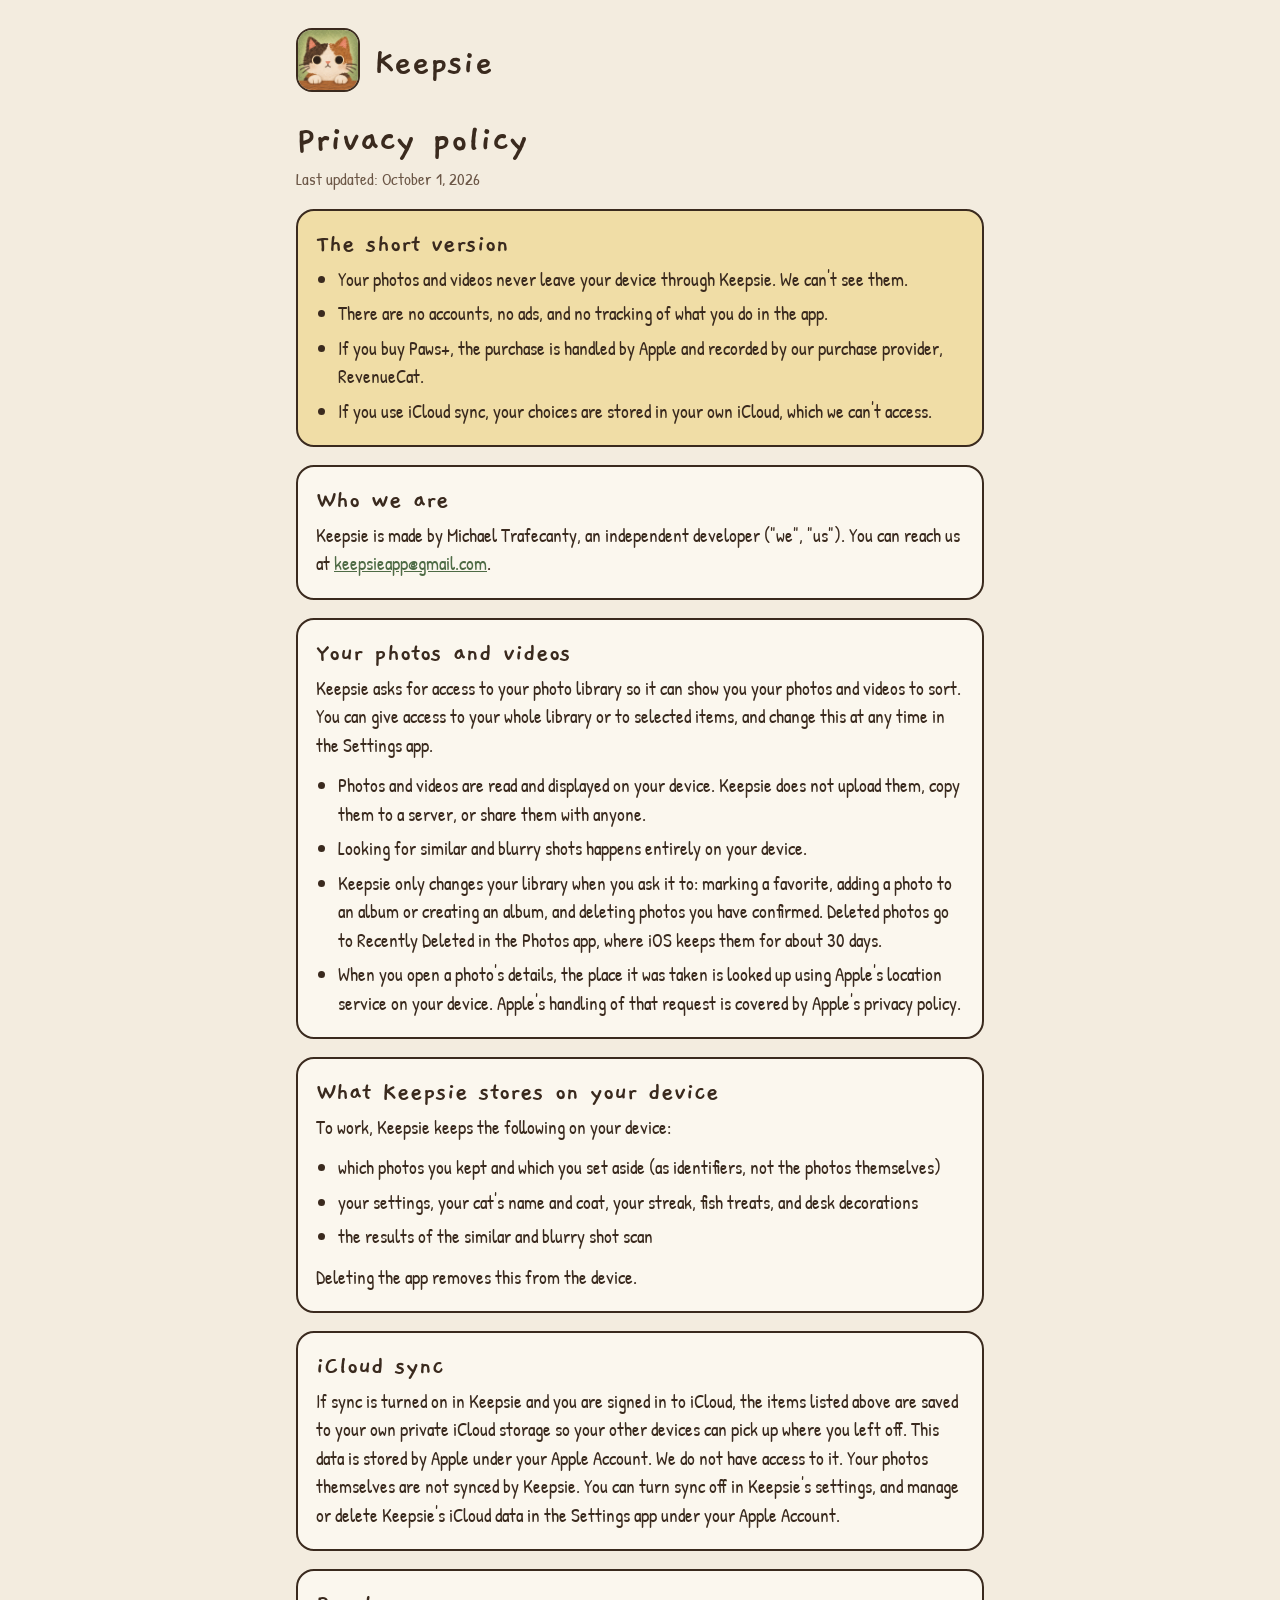
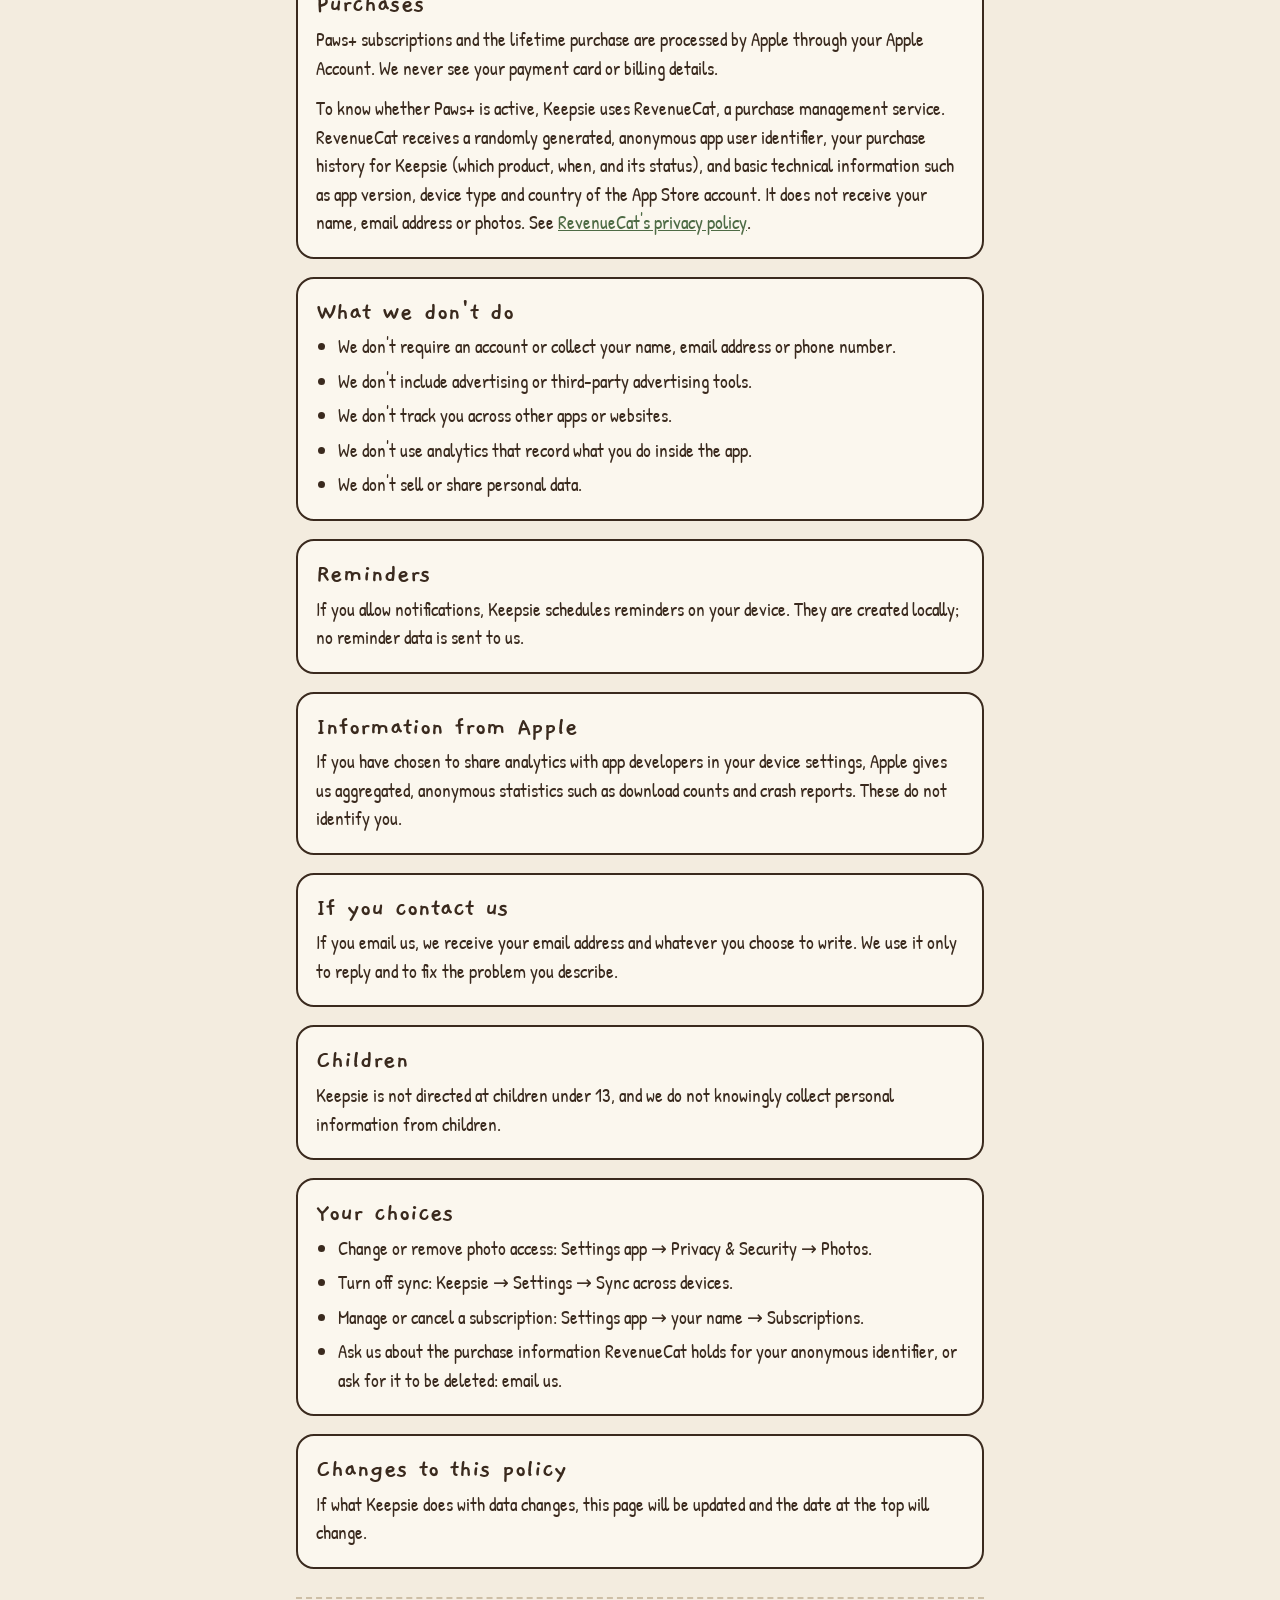
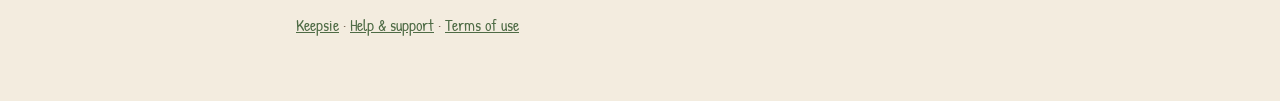
==== privacy.html @ 7e06b161 "Keepsie site: home, privacy policy, help, terms Co-Authored-By: Claude Opus 5.5 <noreply@anthropic.c" ====
<!doctype html>
<html lang="en">
<head>
<meta charset="utf-8">
<meta name="viewport" content="width=device-width, initial-scale=1">
<title>Keepsie Privacy</title>
<meta name="description" content="What the Keepsie app does and doesn't do with your photos and data.">
<link rel="preconnect" href="https://fonts.googleapis.com">
<link href="https://fonts.googleapis.com/css2?family=Gaegu:wght@400;700&family=Patrick+Hand&display=swap" rel="stylesheet">
<link rel="stylesheet" href="style.css">
<link rel="icon" href="icon.png">
</head>
<body>
<main>
  <header class="top">
    <a href="./"><img src="icon.png" alt="Keepsie home"></a>
    <a href="./" class="brand">Keepsie</a>
  </header>

  <h1>Privacy policy</h1>
  <p class="updated">Last updated: October 1, 2026</p>

  <div class="card short">
    <h2>The short version</h2>
    <ul>
      <li>Your photos and videos never leave your device through Keepsie. We can't see them.</li>
      <li>There are no accounts, no ads, and no tracking of what you do in the app.</li>
      <li>If you buy Paws+, the purchase is handled by Apple and recorded by our purchase provider, RevenueCat.</li>
      <li>If you use iCloud sync, your choices are stored in your own iCloud, which we can't access.</li>
    </ul>
  </div>

  <div class="card">
    <h2>Who we are</h2>
    <p>Keepsie is made by Michael Trafecanty, an independent developer ("we", "us"). You can reach us at <a href="mailto:keepsieapp@gmail.com">keepsieapp@gmail.com</a>.</p>
  </div>

  <div class="card">
    <h2>Your photos and videos</h2>
    <p>Keepsie asks for access to your photo library so it can show you your photos and videos to sort. You can give access to your whole library or to selected items, and change this at any time in the Settings app.</p>
    <ul>
      <li>Photos and videos are read and displayed on your device. Keepsie does not upload them, copy them to a server, or share them with anyone.</li>
      <li>Looking for similar and blurry shots happens entirely on your device.</li>
      <li>Keepsie only changes your library when you ask it to: marking a favorite, adding a photo to an album or creating an album, and deleting photos you have confirmed. Deleted photos go to Recently Deleted in the Photos app, where iOS keeps them for about 30 days.</li>
      <li>When you open a photo's details, the place it was taken is looked up using Apple's location service on your device. Apple's handling of that request is covered by Apple's privacy policy.</li>
    </ul>
  </div>

  <div class="card">
    <h2>What Keepsie stores on your device</h2>
    <p>To work, Keepsie keeps the following on your device:</p>
    <ul>
      <li>which photos you kept and which you set aside (as identifiers, not the photos themselves)</li>
      <li>your settings, your cat's name and coat, your streak, fish treats, and desk decorations</li>
      <li>the results of the similar and blurry shot scan</li>
    </ul>
    <p>Deleting the app removes this from the device.</p>
  </div>

  <div class="card">
    <h2>iCloud sync</h2>
    <p>If sync is turned on in Keepsie and you are signed in to iCloud, the items listed above are saved to your own private iCloud storage so your other devices can pick up where you left off. This data is stored by Apple under your Apple Account. We do not have access to it. Your photos themselves are not synced by Keepsie. You can turn sync off in Keepsie's settings, and manage or delete Keepsie's iCloud data in the Settings app under your Apple Account.</p>
  </div>

  <div class="card">
    <h2>Purchases</h2>
    <p>Paws+ subscriptions and the lifetime purchase are processed by Apple through your Apple Account. We never see your payment card or billing details.</p>
    <p>To know whether Paws+ is active, Keepsie uses RevenueCat, a purchase management service. RevenueCat receives a randomly generated, anonymous app user identifier, your purchase history for Keepsie (which product, when, and its status), and basic technical information such as app version, device type and country of the App Store account. It does not receive your name, email address or photos. See <a href="https://www.revenuecat.com/privacy">RevenueCat's privacy policy</a>.</p>
  </div>

  <div class="card">
    <h2>What we don't do</h2>
    <ul>
      <li>We don't require an account or collect your name, email address or phone number.</li>
      <li>We don't include advertising or third-party advertising tools.</li>
      <li>We don't track you across other apps or websites.</li>
      <li>We don't use analytics that record what you do inside the app.</li>
      <li>We don't sell or share personal data.</li>
    </ul>
  </div>

  <div class="card">
    <h2>Reminders</h2>
    <p>If you allow notifications, Keepsie schedules reminders on your device. They are created locally; no reminder data is sent to us.</p>
  </div>

  <div class="card">
    <h2>Information from Apple</h2>
    <p>If you have chosen to share analytics with app developers in your device settings, Apple gives us aggregated, anonymous statistics such as download counts and crash reports. These do not identify you.</p>
  </div>

  <div class="card">
    <h2>If you contact us</h2>
    <p>If you email us, we receive your email address and whatever you choose to write. We use it only to reply and to fix the problem you describe.</p>
  </div>

  <div class="card">
    <h2>Children</h2>
    <p>Keepsie is not directed at children under 13, and we do not knowingly collect personal information from children.</p>
  </div>

  <div class="card">
    <h2>Your choices</h2>
    <ul>
      <li>Change or remove photo access: Settings app &rarr; Privacy &amp; Security &rarr; Photos.</li>
      <li>Turn off sync: Keepsie &rarr; Settings &rarr; Sync across devices.</li>
      <li>Manage or cancel a subscription: Settings app &rarr; your name &rarr; Subscriptions.</li>
      <li>Ask us about the purchase information RevenueCat holds for your anonymous identifier, or ask for it to be deleted: email us.</li>
    </ul>
  </div>

  <div class="card">
    <h2>Changes to this policy</h2>
    <p>If what Keepsie does with data changes, this page will be updated and the date at the top will change.</p>
  </div>

  <footer><a href="./">Keepsie</a> · <a href="support.html">Help &amp; support</a> · <a href="terms.html">Terms of use</a></footer>
</main>
</body>
</html>
---- style.css ----
:root {
  --bg: #F3ECDF;
  --card: #FBF7EE;
  --ink: #3A2A1E;
  --sub: #6B5646;
  --sage: #4E6B45;
  --line: #CDBFA6;
  --butter: #F0DDA6;
}
@media (prefers-color-scheme: dark) {
  :root:not([data-theme="light"]) {
    --bg: #4F4C4A;
    --card: #9C9792;
    --ink: #1F1915;
    --sub: #2E2621;
    --sage: #2F4A29;
    --line: #6E6A67;
    --butter: #C9B982;
  }
}
* { box-sizing: border-box; }
body {
  margin: 0;
  background: var(--bg);
  color: var(--ink);
  font-family: "Patrick Hand", "Segoe UI", system-ui, sans-serif;
  font-size: 19px;
  line-height: 1.5;
}
main { max-width: 720px; margin: 0 auto; padding: 28px 16px 64px; }
header.top { display: flex; align-items: center; gap: 14px; margin-bottom: 18px; }
header.top img { width: 64px; height: 64px; border-radius: 16px; border: 2px solid var(--ink); }
header.top a { color: var(--ink); text-decoration: none; }
h1, h2, .brand { font-family: "Gaegu", "Patrick Hand", cursive; font-weight: 700; line-height: 1.1; }
.brand { font-size: 38px; }
h1 { font-size: 40px; margin: 8px 0 4px; }
h2 { font-size: 27px; margin: 0 0 6px; }
p { margin: 0 0 12px; }
ul { margin: 0 0 12px; padding-left: 22px; }
li { margin-bottom: 6px; }
a { color: var(--sage); }
.updated { color: var(--sub); font-size: 17px; margin-bottom: 18px; }
.card {
  background: var(--card);
  border: 2px solid var(--ink);
  border-radius: 18px;
  padding: 18px 18px 8px;
  margin-bottom: 18px;
}
.card.short { background: var(--butter); }
nav.links { display: flex; flex-wrap: wrap; gap: 10px; margin: 14px 0 22px; }
nav.links a {
  display: inline-block;
  padding: 8px 18px;
  background: var(--card);
  color: var(--ink);
  border: 2px solid var(--ink);
  border-radius: 24px;
  text-decoration: none;
  font-family: "Gaegu", cursive;
  font-weight: 700;
  font-size: 21px;
}
nav.links a.main { background: var(--sage); color: #fff; }
footer { color: var(--sub); font-size: 16px; margin-top: 28px; border-top: 2px dashed var(--line); padding-top: 14px; }
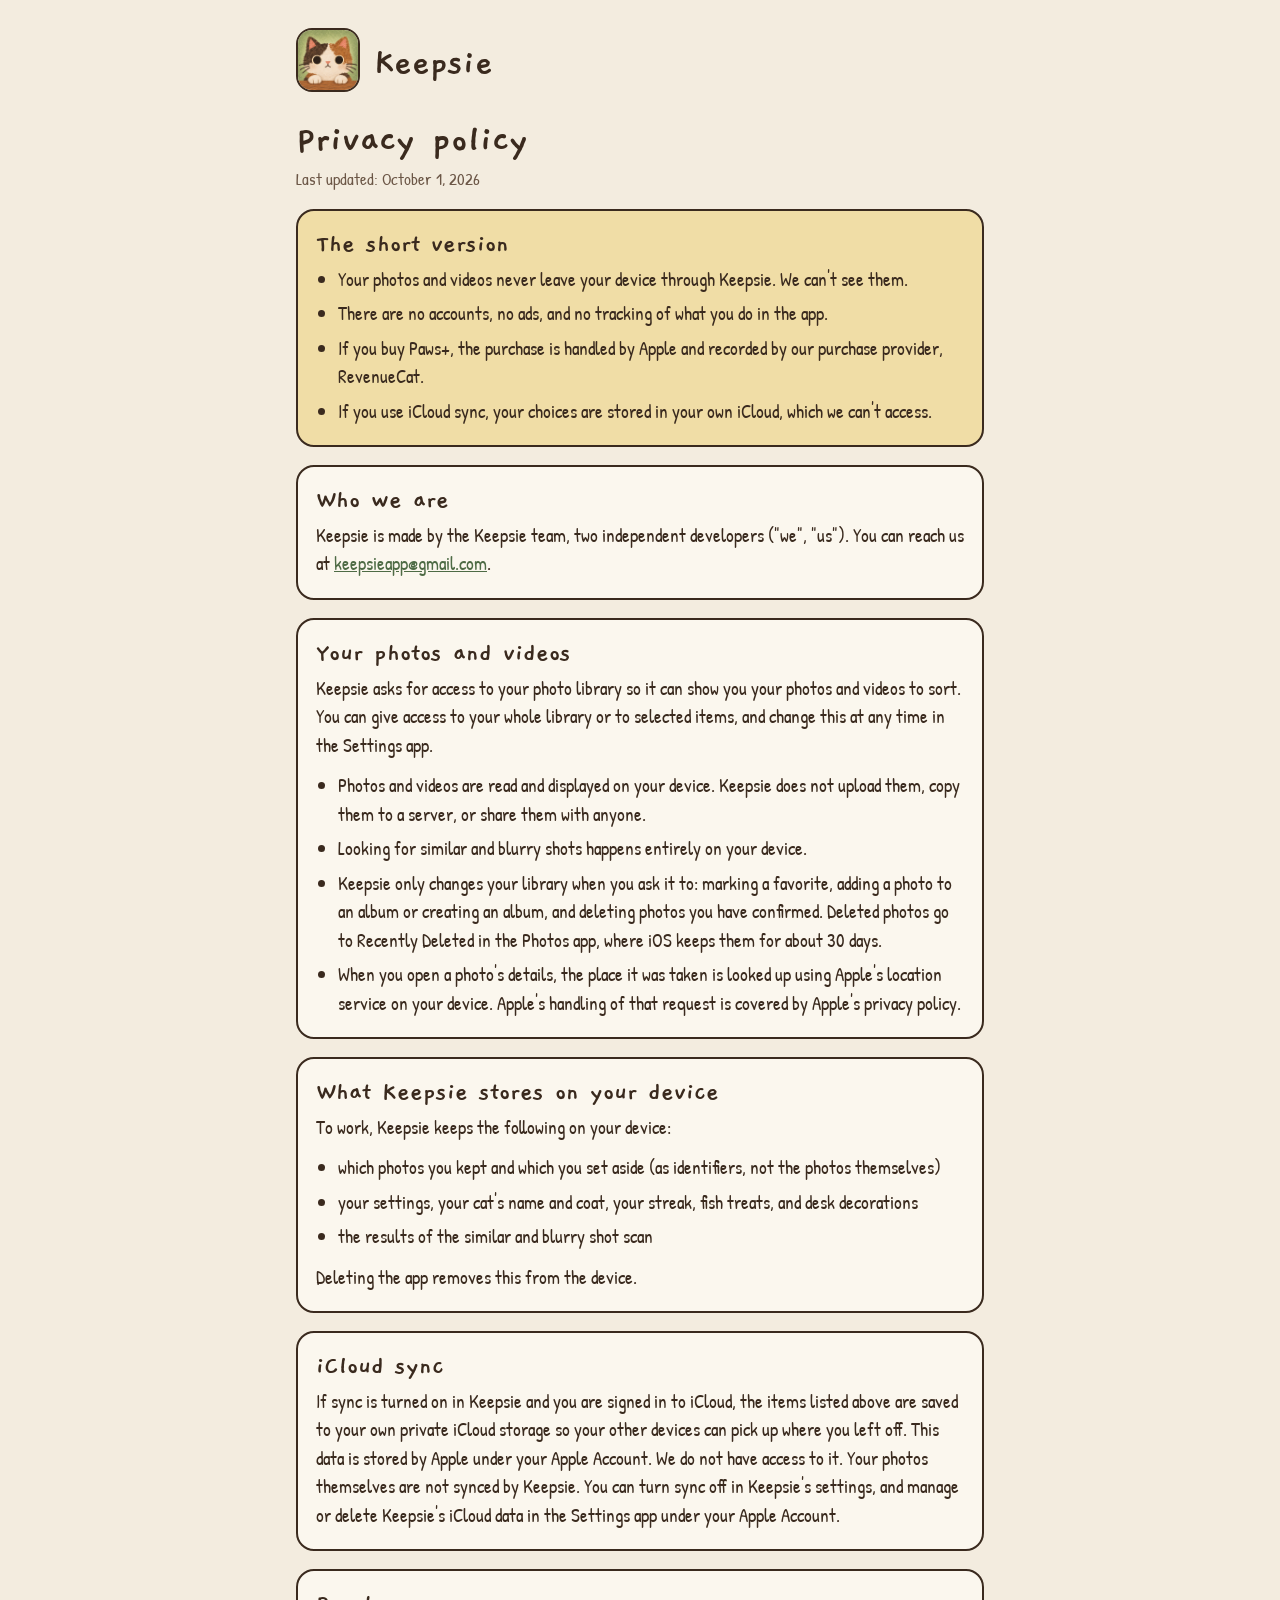
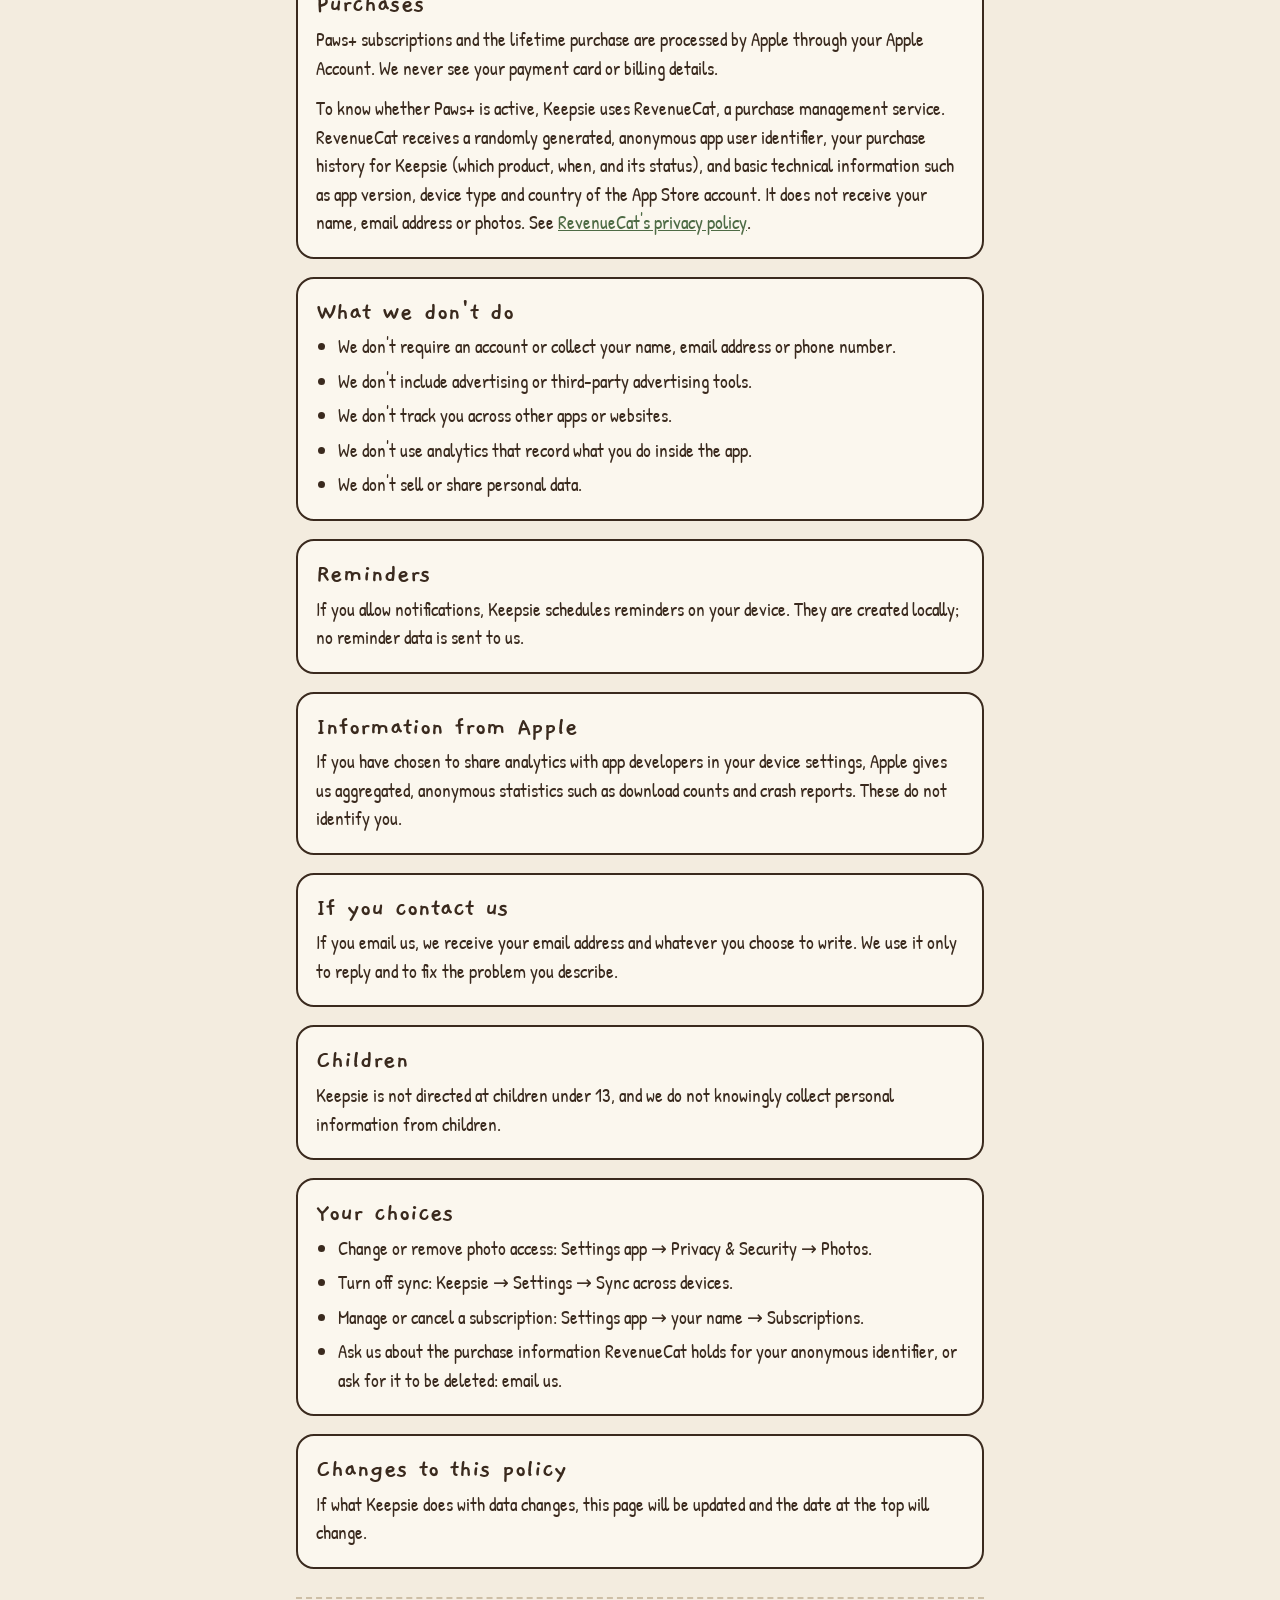
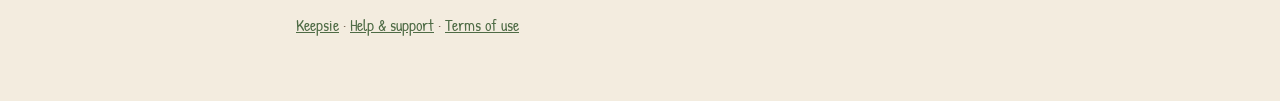
==== commit 368c64aa: "Name the team, not a person" ====
--- a/privacy.html
+++ b/privacy.html
@@ -32,7 +32,7 @@
 
   <div class="card">
     <h2>Who we are</h2>
-    <p>Keepsie is made by Michael Trafecanty, an independent developer ("we", "us"). You can reach us at <a href="mailto:keepsieapp@gmail.com">keepsieapp@gmail.com</a>.</p>
+    <p>Keepsie is made by the Keepsie team, two independent developers ("we", "us"). You can reach us at <a href="mailto:keepsieapp@gmail.com">keepsieapp@gmail.com</a>.</p>
   </div>
 
   <div class="card">
--- a/style.css
+++ b/style.css
@@ -6,6 +6,9 @@
   --sage: #4E6B45;
   --line: #CDBFA6;
   --butter: #F0DDA6;
+  --on-bg: #3A2A1E;
+  --sub-on-bg: #6B5646;
+  --link-on-bg: #4E6B45;
 }
 @media (prefers-color-scheme: dark) {
   :root:not([data-theme="light"]) {
@@ -16,13 +19,16 @@
     --sage: #2F4A29;
     --line: #6E6A67;
     --butter: #C9B982;
+    --on-bg: #F7F3EE;
+    --sub-on-bg: #E4DDD3;
+    --link-on-bg: #CFE3C4;
   }
 }
 * { box-sizing: border-box; }
 body {
   margin: 0;
   background: var(--bg);
-  color: var(--ink);
+  color: var(--on-bg);
   font-family: "Patrick Hand", "Segoe UI", system-ui, sans-serif;
   font-size: 19px;
   line-height: 1.5;
@@ -30,7 +36,7 @@
 main { max-width: 720px; margin: 0 auto; padding: 28px 16px 64px; }
 header.top { display: flex; align-items: center; gap: 14px; margin-bottom: 18px; }
 header.top img { width: 64px; height: 64px; border-radius: 16px; border: 2px solid var(--ink); }
-header.top a { color: var(--ink); text-decoration: none; }
+header.top a { color: var(--on-bg); text-decoration: none; }
 h1, h2, .brand { font-family: "Gaegu", "Patrick Hand", cursive; font-weight: 700; line-height: 1.1; }
 .brand { font-size: 38px; }
 h1 { font-size: 40px; margin: 8px 0 4px; }
@@ -38,10 +44,12 @@
 p { margin: 0 0 12px; }
 ul { margin: 0 0 12px; padding-left: 22px; }
 li { margin-bottom: 6px; }
-a { color: var(--sage); }
-.updated { color: var(--sub); font-size: 17px; margin-bottom: 18px; }
+a { color: var(--link-on-bg); }
+.card a { color: var(--sage); }
+.updated { color: var(--sub-on-bg); font-size: 17px; margin-bottom: 18px; }
 .card {
   background: var(--card);
+  color: var(--ink);
   border: 2px solid var(--ink);
   border-radius: 18px;
   padding: 18px 18px 8px;
@@ -62,4 +70,4 @@
   font-size: 21px;
 }
 nav.links a.main { background: var(--sage); color: #fff; }
-footer { color: var(--sub); font-size: 16px; margin-top: 28px; border-top: 2px dashed var(--line); padding-top: 14px; }
+footer { color: var(--sub-on-bg); font-size: 16px; margin-top: 28px; border-top: 2px dashed var(--line); padding-top: 14px; }
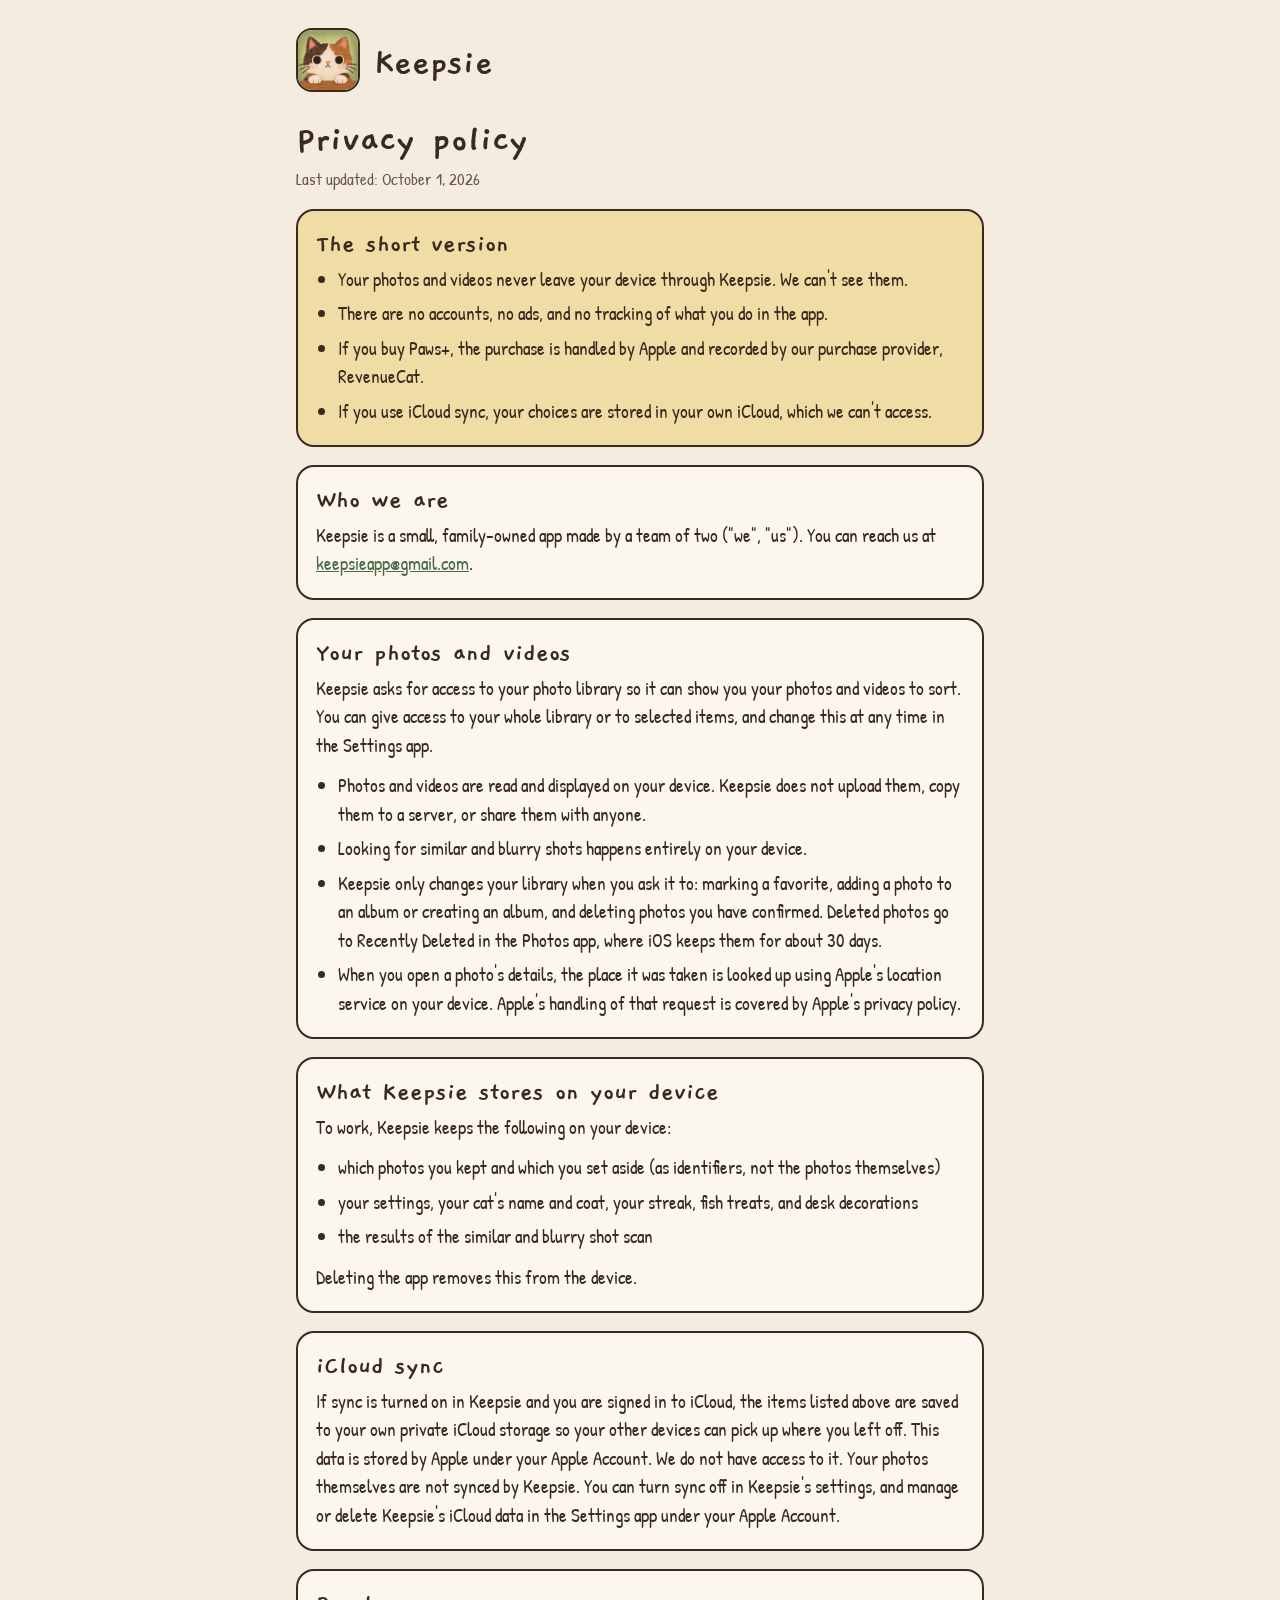
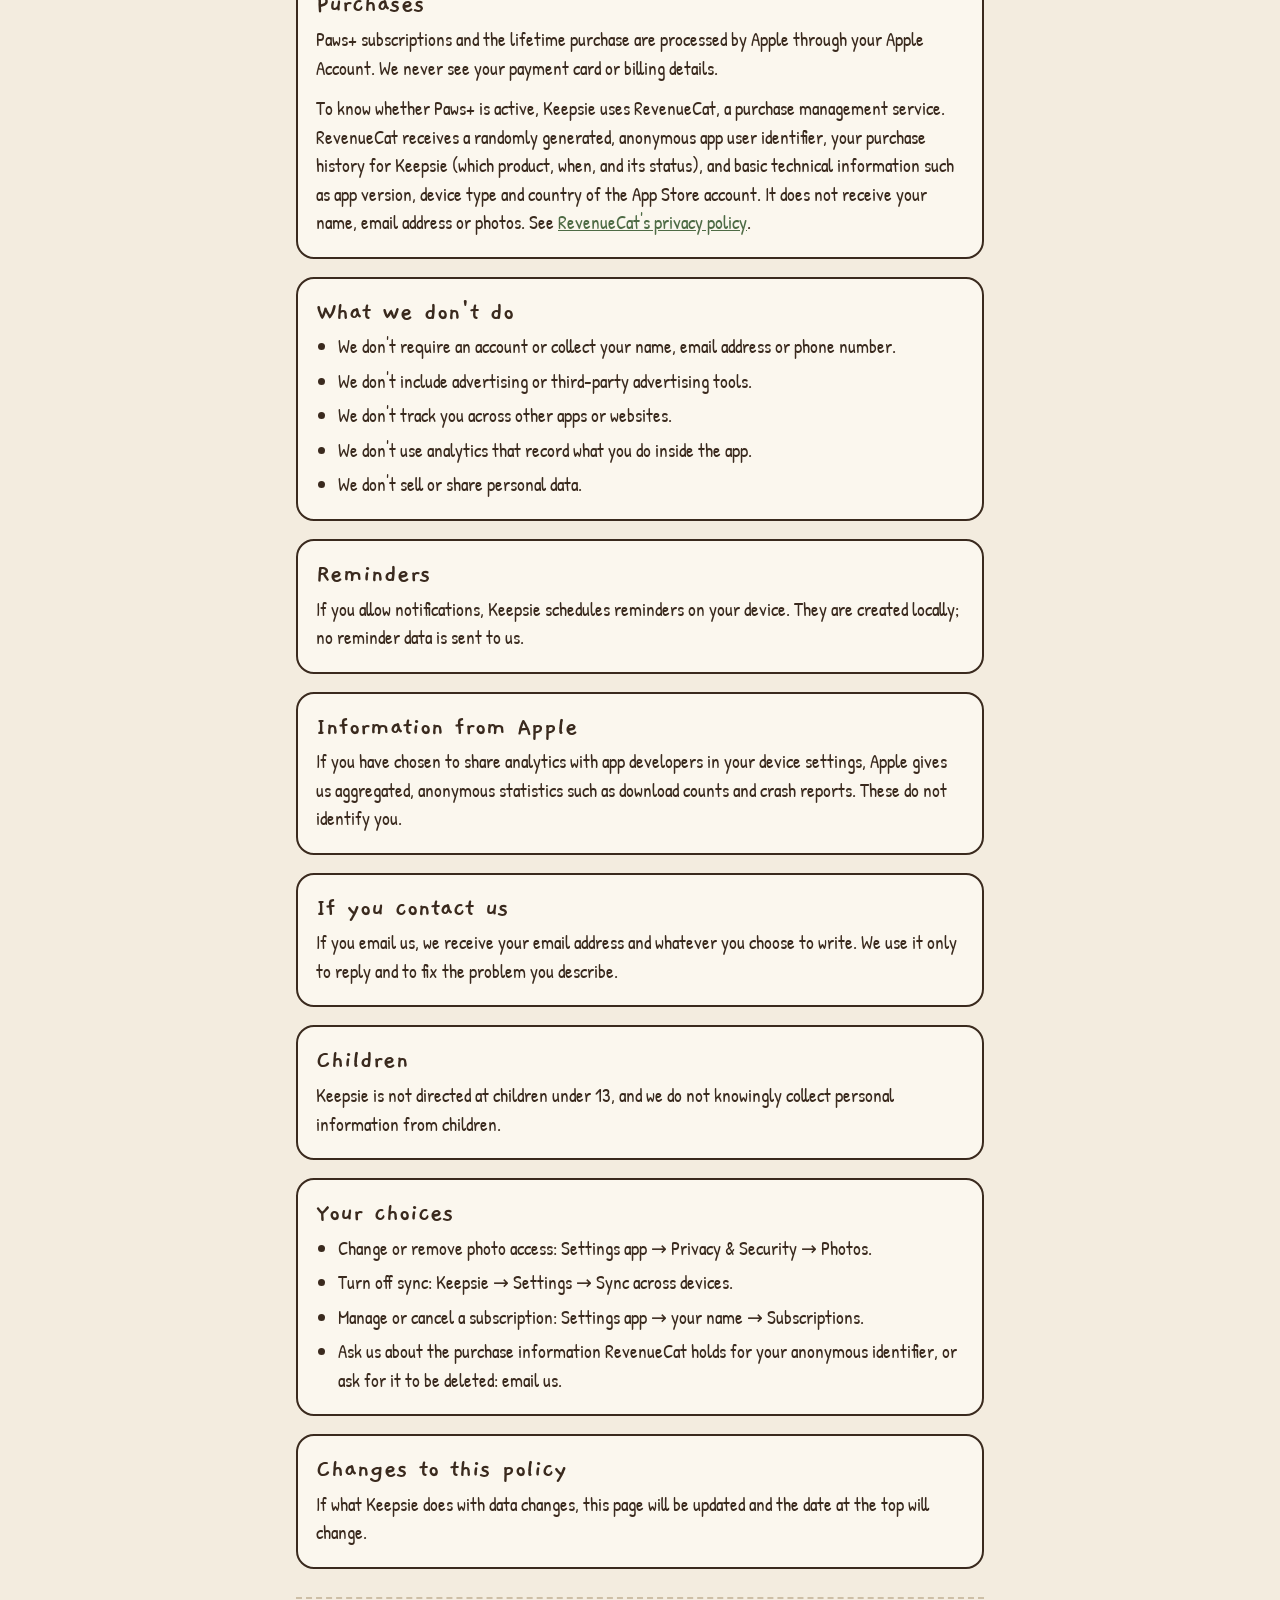
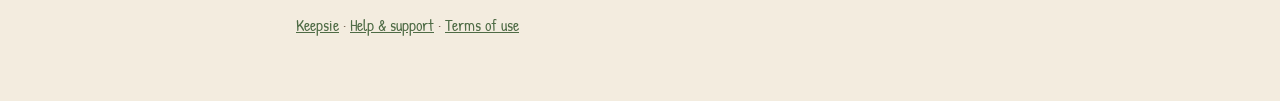
==== commit 19c840f5: "Family-owned; no cat name on the site" ====
--- a/privacy.html
+++ b/privacy.html
@@ -32,7 +32,7 @@
 
   <div class="card">
     <h2>Who we are</h2>
-    <p>Keepsie is made by the Keepsie team, two independent developers ("we", "us"). You can reach us at <a href="mailto:keepsieapp@gmail.com">keepsieapp@gmail.com</a>.</p>
+    <p>Keepsie is a small, family-owned app made by a team of two ("we", "us"). You can reach us at <a href="mailto:keepsieapp@gmail.com">keepsieapp@gmail.com</a>.</p>
   </div>
 
   <div class="card">
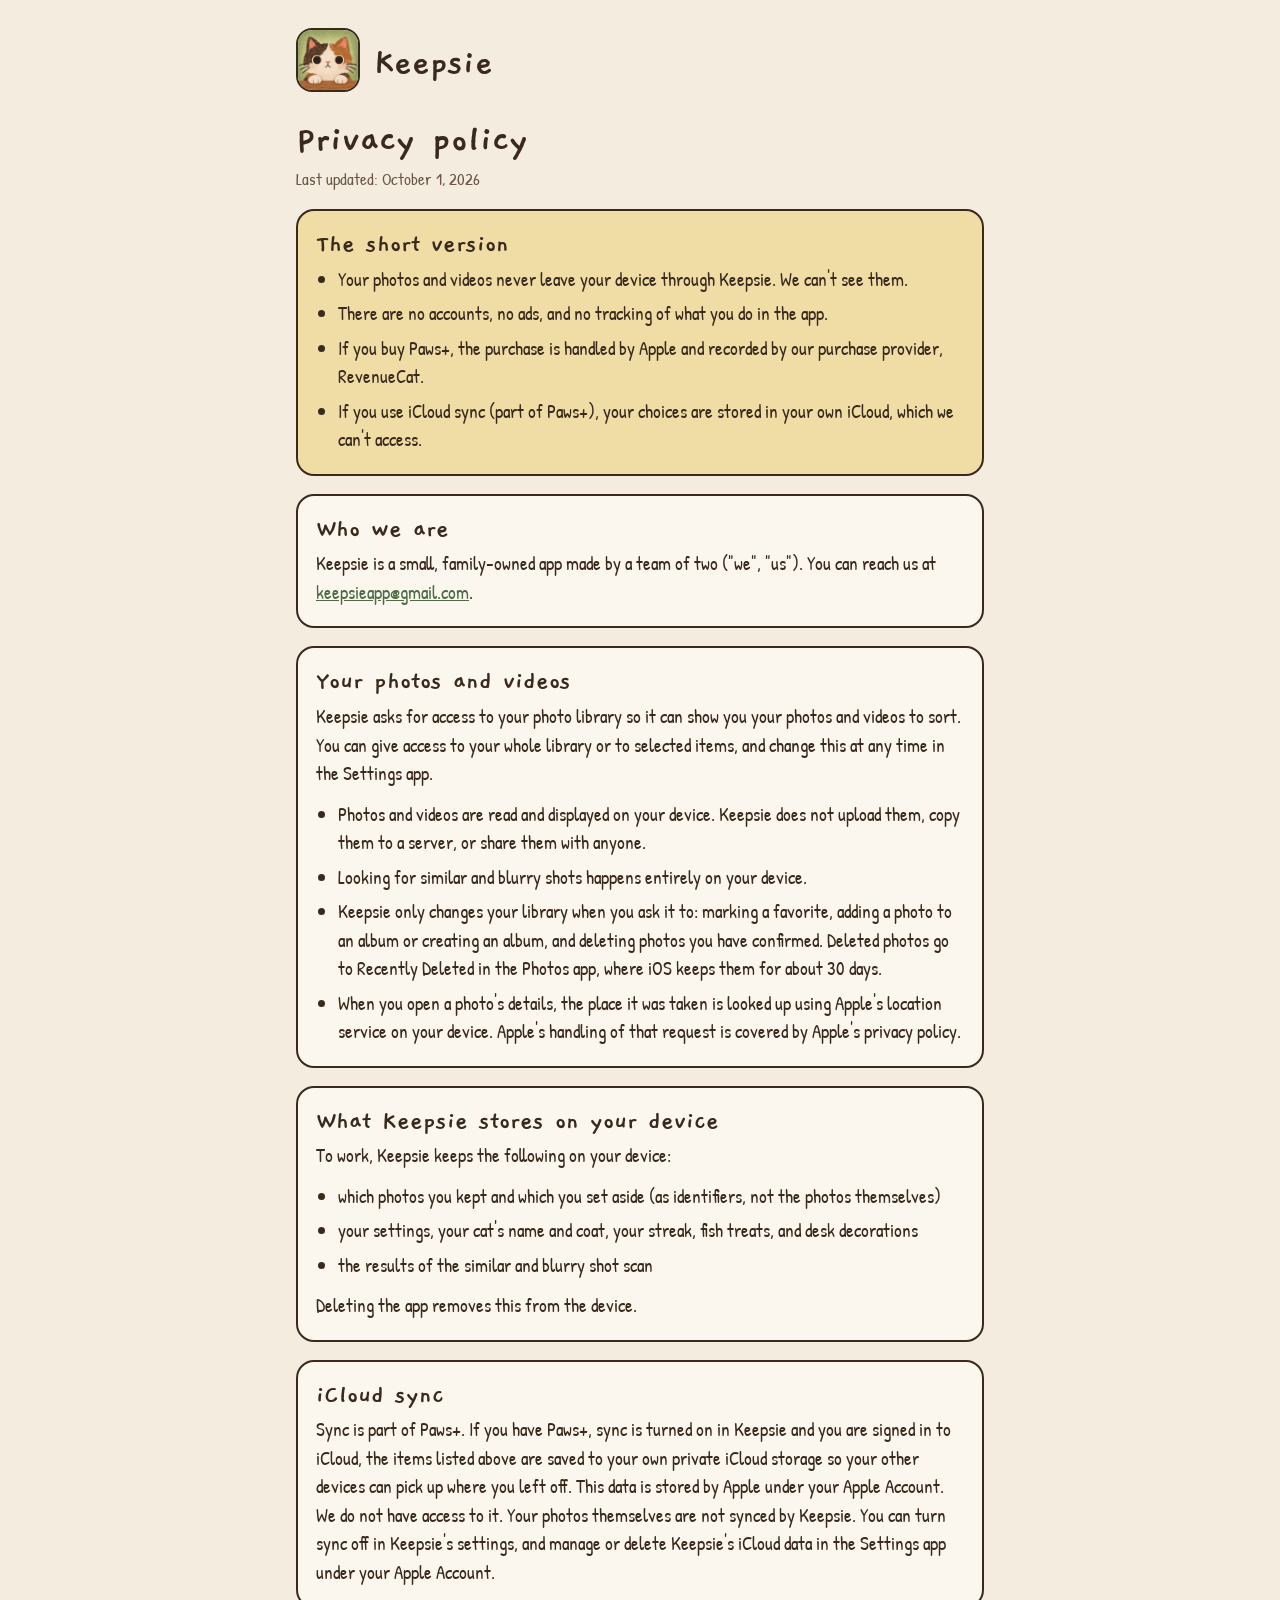
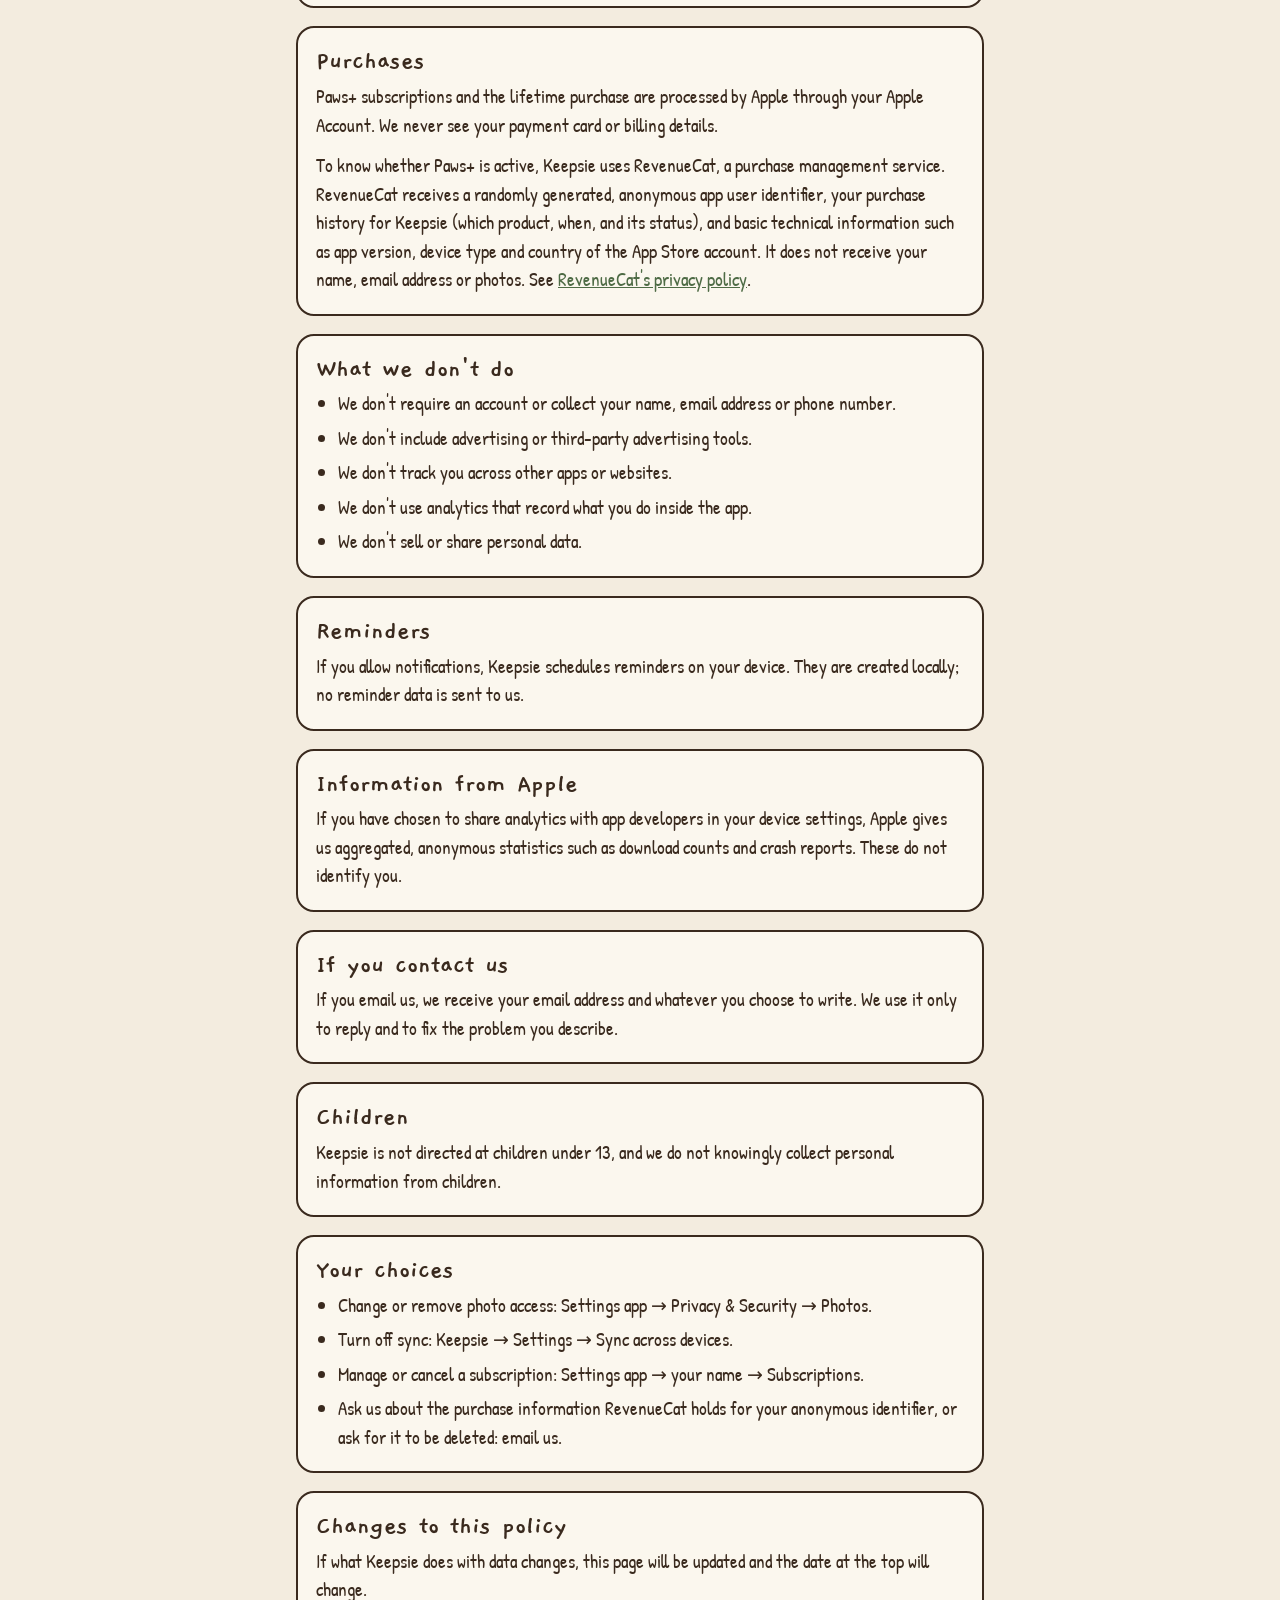
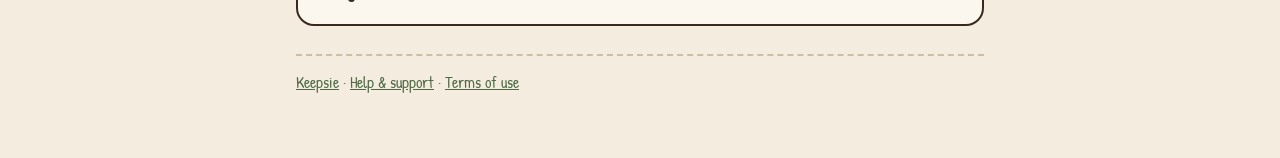
==== commit 82926fff: "Sync is part of Paws+" ====
--- a/privacy.html
+++ b/privacy.html
@@ -26,7 +26,7 @@
       <li>Your photos and videos never leave your device through Keepsie. We can't see them.</li>
       <li>There are no accounts, no ads, and no tracking of what you do in the app.</li>
       <li>If you buy Paws+, the purchase is handled by Apple and recorded by our purchase provider, RevenueCat.</li>
-      <li>If you use iCloud sync, your choices are stored in your own iCloud, which we can't access.</li>
+      <li>If you use iCloud sync (part of Paws+), your choices are stored in your own iCloud, which we can't access.</li>
     </ul>
   </div>
 
@@ -59,7 +59,7 @@
 
   <div class="card">
     <h2>iCloud sync</h2>
-    <p>If sync is turned on in Keepsie and you are signed in to iCloud, the items listed above are saved to your own private iCloud storage so your other devices can pick up where you left off. This data is stored by Apple under your Apple Account. We do not have access to it. Your photos themselves are not synced by Keepsie. You can turn sync off in Keepsie's settings, and manage or delete Keepsie's iCloud data in the Settings app under your Apple Account.</p>
+    <p>Sync is part of Paws+. If you have Paws+, sync is turned on in Keepsie and you are signed in to iCloud, the items listed above are saved to your own private iCloud storage so your other devices can pick up where you left off. This data is stored by Apple under your Apple Account. We do not have access to it. Your photos themselves are not synced by Keepsie. You can turn sync off in Keepsie's settings, and manage or delete Keepsie's iCloud data in the Settings app under your Apple Account.</p>
   </div>
 
   <div class="card">
